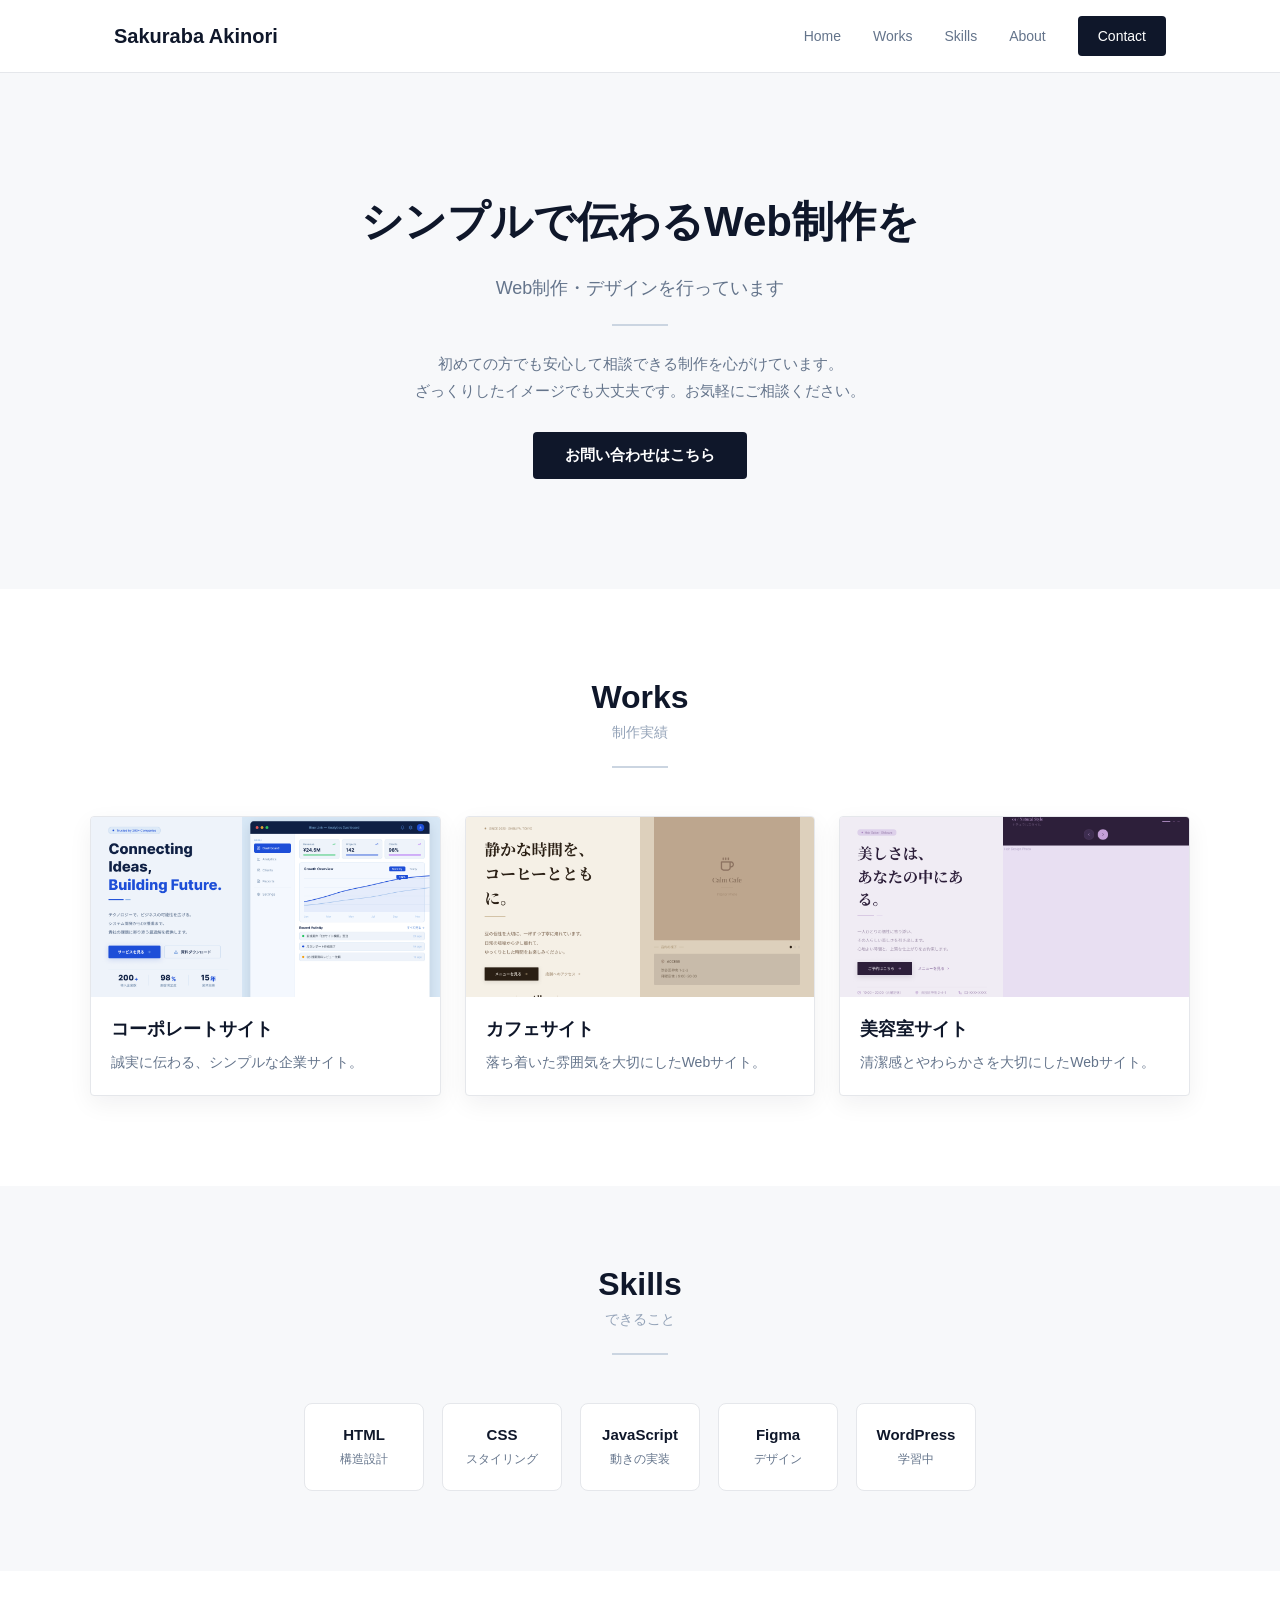
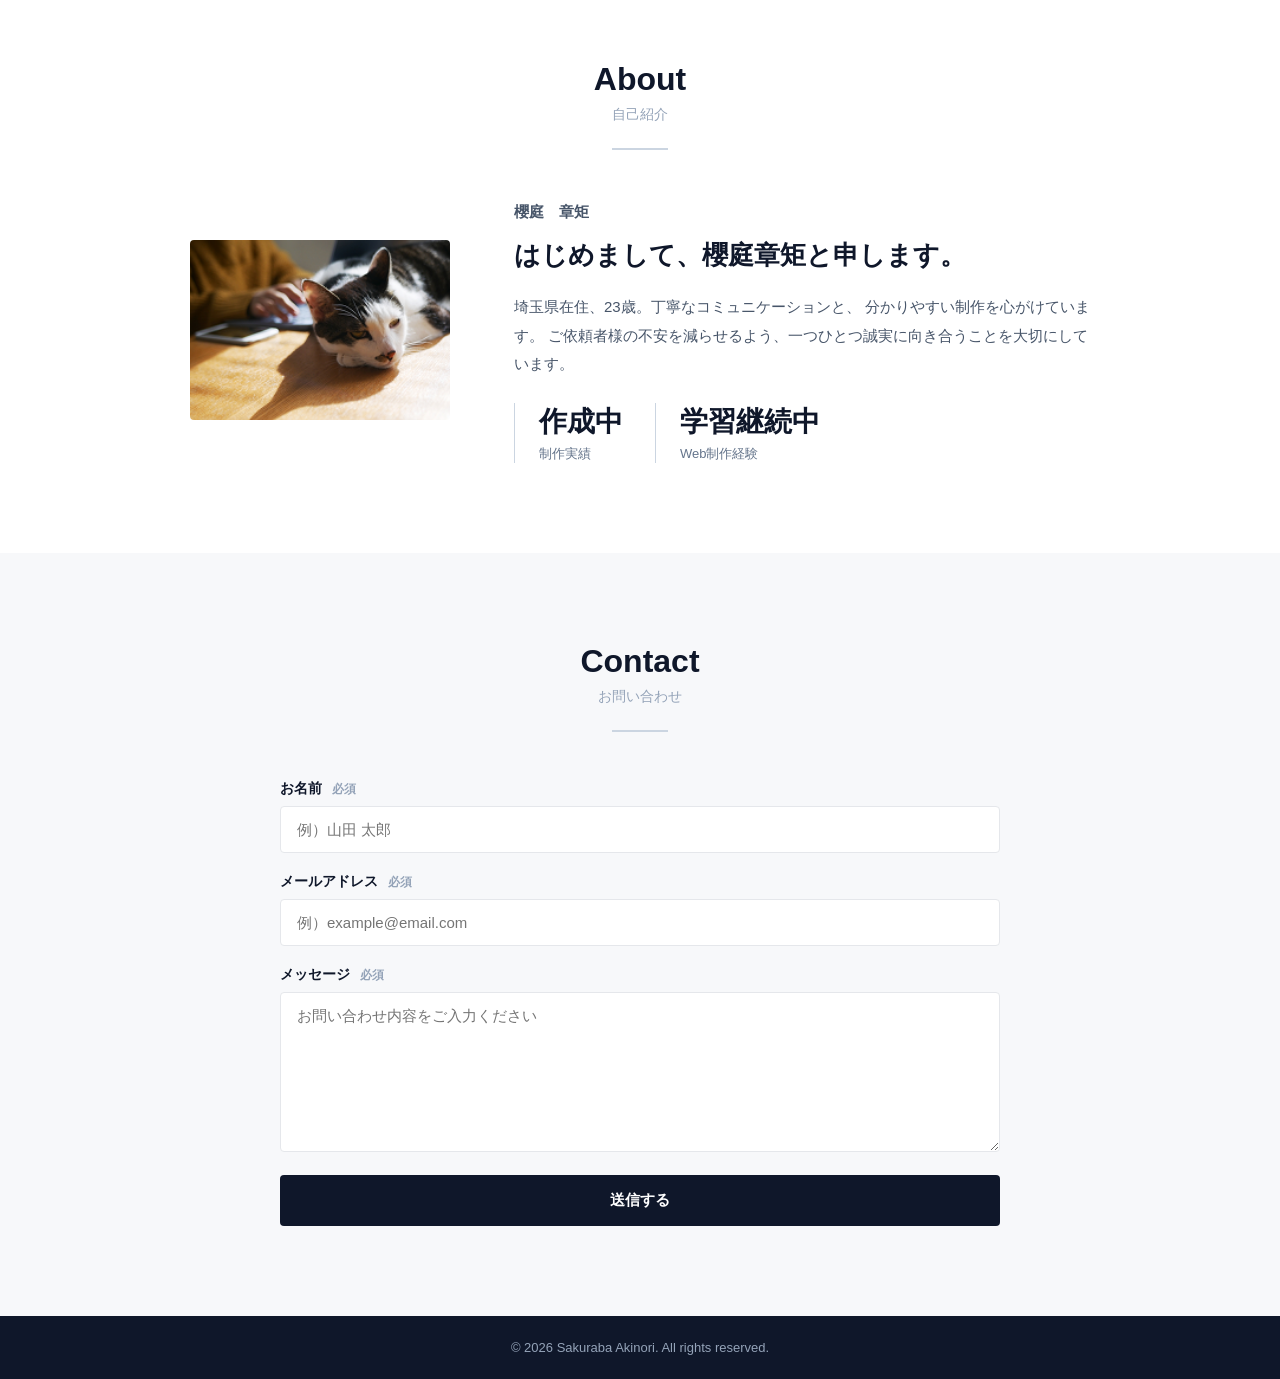
==== portfolio/index.html @ adb4f25a "追加" ====
<!DOCTYPE html>
<html lang="ja">
<head>
  <meta charset="UTF-8">
  <meta name="viewport" content="width=device-width, initial-scale=1.0">
  <title>Sakuraba Akinori Portfolio</title>
  <link rel="stylesheet" href="style.css">
</head>
<body>
<header class="header">
  <div class="header-inner">
    <a href="#" class="logo">Sakuraba Akinori</a>

    <nav class="nav">
      <ul class="nav-list">
        <li><a href="#home">Home</a></li>
        <li><a href="#works">Works</a></li>
        <li><a href="#skills">Skills</a></li>
        <li><a href="#about">About</a></li>
        <li><a href="#contact" class="nav-contact">Contact</a></li>
      </ul>
    </nav>
  </div>
</header>
<main>
  <section class="hero" id="home">
    <div class="hero-inner">
      <h1>シンプルで伝わるWeb制作を</h1>
      <p class="hero-subtitle">Web制作・デザインを行っています</p>
      <div class="section-line"></div>
      <p class="hero-text">
        初めての方でも安心して相談できる制作を心がけています。<br>
        ざっくりしたイメージでも大丈夫です。お気軽にご相談ください。
      </p>
      <a href="#contact" class="hero-button">お問い合わせはこちら</a>
    </div>
  </section>
</main>
<section class="works" id="works">
  <div class="section-inner">
    <div class="section-heading">
      <h2>Works</h2>
      <p>制作実績</p>
      <div class="section-line"></div>
    </div>

    <div class="works-grid">
      <a href="corporate.html" class="work-card">
 <img src="images/corporate.png" alt="コーポレートサイト" class="work-image">
  <div class="work-body">
    <h3>コーポレートサイト</h3>
    <p>誠実に伝わる、シンプルな企業サイト。</p>
  </div>
</a>

     <a href="calm-cafe.html" class="work-card">
 <img src="images/cafe.png" alt="カフェサイト" class="work-image">
  <div class="work-body">
    <h3>カフェサイト</h3>
    <p>落ち着いた雰囲気を大切にしたWebサイト。</p>
  </div>
</a>

    <a href="luna.html" class="work-card">
<img src="images/h.png" alt="美容室サイト" class="work-image">
  <div class="work-body">
    <h3>美容室サイト</h3>
    <p>清潔感とやわらかさを大切にしたWebサイト。</p>
  </div>
</a>
    </div>
  </div>
</section>
<section class="skills" id="skills">
  <div class="section-inner">
    <div class="section-heading">
      <h2>Skills</h2>
      <p>できること</p>
      <div class="section-line"></div>
    </div>

    <div class="skills-list">
      <div class="skill-item">
        <span>HTML</span>
        <p>構造設計</p>
      </div>

      <div class="skill-item">
        <span>CSS</span>
        <p>スタイリング</p>
      </div>

      <div class="skill-item">
        <span>JavaScript</span>
        <p>動きの実装</p>
      </div>

      <div class="skill-item">
        <span>Figma</span>
        <p>デザイン</p>
      </div>

      <div class="skill-item">
        <span>WordPress</span>
        <p>学習中</p>
      </div>
    </div>
  </div>
</section>
<section class="about" id="about">
  <div class="section-inner">
    <div class="section-heading">
      <h2>About</h2>
      <p>自己紹介</p>
      <div class="section-line"></div>
    </div>

    <div class="about-content">
      <div class="about-image">
       <img src="images/profile.png" alt="プロフィール画像" class="profile-image">
      </div>

      <div class="about-text">
        <p class="about-name">櫻庭　章矩</p>
        <h3>はじめまして、櫻庭章矩と申します。</h3>
        <p>
          埼玉県在住、23歳。丁寧なコミュニケーションと、
          分かりやすい制作を心がけています。
          ご依頼者様の不安を減らせるよう、一つひとつ誠実に向き合うことを大切にしています。
        </p>

        <div class="about-stats">
          <div>
            <strong>作成中</strong>
            <span>制作実績</span>
          </div>
          <div>
            <strong>学習継続中</strong>
            <span>Web制作経験</span>
          </div>
        </div>
      </div>
    </div>
  </div>
</section>
<section class="contact" id="contact">
  <div class="section-inner">
    <div class="section-heading">
      <h2>Contact</h2>
      <p>お問い合わせ</p>
      <div class="section-line"></div>
    </div>

    <form class="contact-form">
      <label>
        お名前 <span>必須</span>
        <input type="text" placeholder="例）山田 太郎">
      </label>

      <label>
        メールアドレス <span>必須</span>
        <input type="email" placeholder="例）example@email.com">
      </label>

      <label>
        メッセージ <span>必須</span>
        <textarea placeholder="お問い合わせ内容をご入力ください"></textarea>
      </label>

      <button type="submit">送信する</button>
    </form>
  </div>
</section>
<footer class="footer">
  <p>&copy; 2026 Sakuraba Akinori. All rights reserved.</p>
</footer>
</body>
</html>
---- portfolio/style.css ----
* {
  box-sizing: border-box;
}

body {
  margin: 0;
  font-family: Arial, "Hiragino Kaku Gothic ProN", "Yu Gothic", sans-serif;
  color: #0f172a;
  background: #ffffff;
}

a {
  color: inherit;
  text-decoration: none;
}

ul {
  margin: 0;
  padding: 0;
  list-style: none;
}

.header {
  width: 100%;
  background: #ffffff;
  border-bottom: 1px solid #e5e7eb;
}

.header-inner {
  max-width: 1100px;
  height: 72px;
  margin: 0 auto;
  padding: 0 24px;
  display: flex;
  align-items: center;
  justify-content: space-between;
}

.logo {
  font-size: 20px;
  font-weight: 700;
}

.nav-list {
  display: flex;
  align-items: center;
  gap: 32px;
}

.nav-list a {
  font-size: 14px;
  color: #64748b;
}

.nav-list a:hover {
  color: #0f172a;
}

.nav-contact {
  padding: 12px 20px;
  color: #ffffff !important;
  background: #0f172a;
  border-radius: 4px;
}
.hero {
  background: #f7f8fa;
  padding: 120px 24px 110px;
  text-align: center;
}

.hero-inner {
  max-width: 900px;
  margin: 0 auto;
}

.hero h1 {
  margin: 0;
  font-size: 42px;
  line-height: 1.4;
  font-weight: 700;
  color: #0f172a;
}

.hero-subtitle {
  margin: 24px 0 0;
  font-size: 18px;
  color: #64748b;
}

.section-line {
  width: 56px;
  height: 2px;
  margin: 24px auto;
  background: #cbd5e1;
}

.hero-text {
  margin: 0 0 28px;
  font-size: 15px;
  line-height: 1.8;
  color: #64748b;
}

.hero-button {
  display: inline-block;
  padding: 14px 32px;
  color: #ffffff;
  background: #0f172a;
  border-radius: 4px;
  font-size: 15px;
  font-weight: 700;
}
.works {
  padding: 90px 24px;
  background: #ffffff;
}

.section-inner {
  max-width: 1100px;
  margin: 0 auto;
}

.section-heading {
  text-align: center;
  margin-bottom: 48px;
}

.section-heading h2 {
  margin: 0;
  font-size: 32px;
  color: #0f172a;
}

.section-heading p {
  margin: 8px 0 0;
  font-size: 14px;
  color: #94a3b8;
}

.works-grid {
  display: grid;
  grid-template-columns: repeat(3, 1fr);
  gap: 24px;
}

.work-card {
  background: #ffffff;
  border: 1px solid #e5e7eb;
  border-radius: 4px;
  overflow: hidden;
  box-shadow: 0 8px 24px rgba(15, 23, 42, 0.06);
}

.work-image {
  width: 100%;
  height: 180px;
  object-fit: cover;
  display: block;
  background: #f1f5f9;
}

.work-image-corporate {
  background: #e8f0fb;
}

.work-image-cafe {
  background: #f4eee7;
}

.work-image-simple {
  background: #eef2ff;
}

.work-body {
  padding: 20px;
}

.work-body h3 {
  margin: 0 0 10px;
  font-size: 18px;
  color: #0f172a;
}

.work-body p {
  margin: 0;
  font-size: 14px;
  line-height: 1.7;
  color: #64748b;
}
.skills {
  padding: 80px 24px;
  background: #f7f8fa;
}

.skills-list {
  display: flex;
  justify-content: center;
  gap: 18px;
  flex-wrap: wrap;
}

.skill-item {
  width: 120px;
  padding: 22px 12px;
  text-align: center;
  background: #ffffff;
  border: 1px solid #e5e7eb;
  border-radius: 8px;
}

.skill-item span {
  display: block;
  font-size: 15px;
  font-weight: 700;
  color: #0f172a;
}

.skill-item p {
  margin: 8px 0 0;
  font-size: 12px;
  color: #64748b;
}
.about {
  padding: 90px 24px;
  background: #ffffff;
}

.about-content {
  display: flex;
  align-items: center;
  gap: 64px;
  max-width: 900px;
  margin: 0 auto;
}

.about-image {
  width: 260px;
  flex-shrink: 0;
}

.profile-placeholder {
  width: 260px;
  height: 180px;
  display: flex;
  align-items: center;
  justify-content: center;
  background: #f4eee7;
  border-radius: 4px;
  color: #94a3b8;
  font-weight: 700;
}

.about-text {
  flex: 1;
}

.about-name {
  margin: 0 0 12px;
  font-weight: 700;
  color: #0f172a;
}

.about-text h3 {
  margin: 0 0 20px;
  font-size: 26px;
  color: #0f172a;
}

.about-text p {
  font-size: 15px;
  line-height: 1.9;
  color: #475569;
}

.about-stats {
  display: flex;
  gap: 32px;
  margin-top: 24px;
}

.about-stats div {
  border-left: 1px solid #cbd5e1;
  padding-left: 24px;
}

.about-stats strong {
  display: block;
  font-size: 28px;
  color: #0f172a;
}

.about-stats span {
  display: block;
  margin-top: 4px;
  font-size: 13px;
  color: #64748b;
}
.contact {
  padding: 90px 24px;
  background: #f7f8fa;
}

.contact-form {
  max-width: 720px;
  margin: 0 auto;
}

.contact-form label {
  display: block;
  margin-bottom: 20px;
  font-size: 14px;
  font-weight: 700;
  color: #0f172a;
}

.contact-form label span {
  margin-left: 6px;
  font-size: 12px;
  color: #94a3b8;
}

.contact-form input,
.contact-form textarea {
  width: 100%;
  margin-top: 8px;
  padding: 14px 16px;
  border: 1px solid #e5e7eb;
  border-radius: 4px;
  font-size: 15px;
  font-family: inherit;
}

.contact-form textarea {
  min-height: 160px;
  resize: vertical;
}

.contact-form button {
  width: 100%;
  padding: 16px;
  color: #ffffff;
  background: #0f172a;
  border: none;
  border-radius: 4px;
  font-size: 15px;
  font-weight: 700;
  cursor: pointer;
}
.footer {
  padding: 24px;
  text-align: center;
  background: #0f172a;
}

.footer p {
  margin: 0;
  font-size: 13px;
  color: #94a3b8;
}
.work-detail {
  background: #ffffff;
}

.detail-header {
  padding: 70px 24px 64px;
  text-align: center;
  background: #f7f8fa;
  border-bottom: 1px solid #e5e7eb;
}

.breadcrumb {
  display: flex;
  justify-content: center;
  align-items: center;
  gap: 10px;
  margin-bottom: 18px;
  font-size: 13px;
  color: #94a3b8;
}

.breadcrumb a {
  color: #94a3b8;
}

.breadcrumb a:hover {
  color: #0f172a;
}

.detail-header h1 {
  margin: 0;
  font-size: 38px;
  color: #0f172a;
}

.detail-inner {
  max-width: 900px;
  margin: 0 auto;
  padding: 72px 24px 90px;
}

.category-tag {
  display: inline-block;
  margin: 0 0 16px;
  padding: 8px 18px;
  font-size: 13px;
  color: #64748b;
  background: #f1f5f9;
  border: 1px solid #e5e7eb;
  border-radius: 999px;
}

.detail-inner h2 {
  margin: 0;
  font-size: 38px;
  color: #0f172a;
}

.detail-lead {
  margin: 14px 0 36px;
  font-size: 16px;
  color: #64748b;
}

.detail-main-image {
  width: 100%;
  height: 360px;
  object-fit: cover;
  display: block;
  margin-bottom: 40px;
  border-radius: 8px;
}

.detail-cafe-image {
  background: #f4eee7;
}

.detail-section {
  margin-bottom: 32px;
}

.detail-section h3,
.detail-info-card h3,
.detail-point-card h3 {
  margin: 0 0 12px;
  font-size: 18px;
  color: #0f172a;
}

.detail-section p,
.detail-info-card p,
.detail-point-card p {
  margin: 0;
  font-size: 15px;
  line-height: 1.8;
  color: #475569;
}

.detail-info-grid {
  display: grid;
  grid-template-columns: repeat(3, 1fr);
  gap: 18px;
  margin-bottom: 32px;
}

.detail-info-card,
.detail-point-card {
  padding: 24px;
  background: #ffffff;
  border: 1px solid #e5e7eb;
  border-radius: 8px;
}

.detail-point-grid {
  display: grid;
  grid-template-columns: repeat(2, 1fr);
  gap: 18px;
  margin-bottom: 40px;
}

.detail-buttons {
  display: flex;
  justify-content: space-between;
  align-items: center;
  gap: 16px;
}

.detail-button {
  display: inline-block;
  padding: 14px 24px;
  color: #ffffff;
  background: #0f172a;
  border: 1px solid #0f172a;
  border-radius: 4px;
  font-size: 14px;
  font-weight: 700;
}

.detail-button.outline {
  color: #0f172a;
  background: #ffffff;
}
.detail-hair-image {
  background: #f3edf5;
  color: #9b7aa3;
}
.work-image-hair {
  background: #f3edf5;
}
.detail-corporate-image {
  background: #e8f0fb;
  color: #64748b;
}
@media (max-width: 768px) {
  .header-inner {
    height: auto;
    padding: 20px;
    flex-direction: column;
    gap: 18px;
  }

  .nav-list {
    gap: 18px;
    flex-wrap: wrap;
    justify-content: center;
  }

  .hero {
    padding: 80px 20px;
  }

  .hero h1 {
    font-size: 30px;
  }

  .hero-subtitle {
    font-size: 16px;
  }

  .works-grid {
    grid-template-columns: 1fr;
  }

  .about-content {
    flex-direction: column;
    gap: 32px;
    text-align: center;
  }

  .about-image,
  .profile-placeholder {
    width: 100%;
    max-width: 320px;
  }

  .about-stats {
    justify-content: center;
    flex-wrap: wrap;
  }

  .detail-info-grid {
    grid-template-columns: 1fr;
  }

  .detail-point-grid {
    grid-template-columns: 1fr;
  }

  .detail-buttons {
    flex-direction: column;
    align-items: stretch;
  }

  .detail-button {
    text-align: center;
  }

  .detail-header h1 {
    font-size: 30px;
  }

  .detail-inner h2 {
    font-size: 30px;
  }

  .detail-main-image {
    height: 240px;
  }
}
.profile-image {
  width: 260px;
  height: 180px;
  object-fit: cover;
  border-radius: 4px;
  display: block;
}
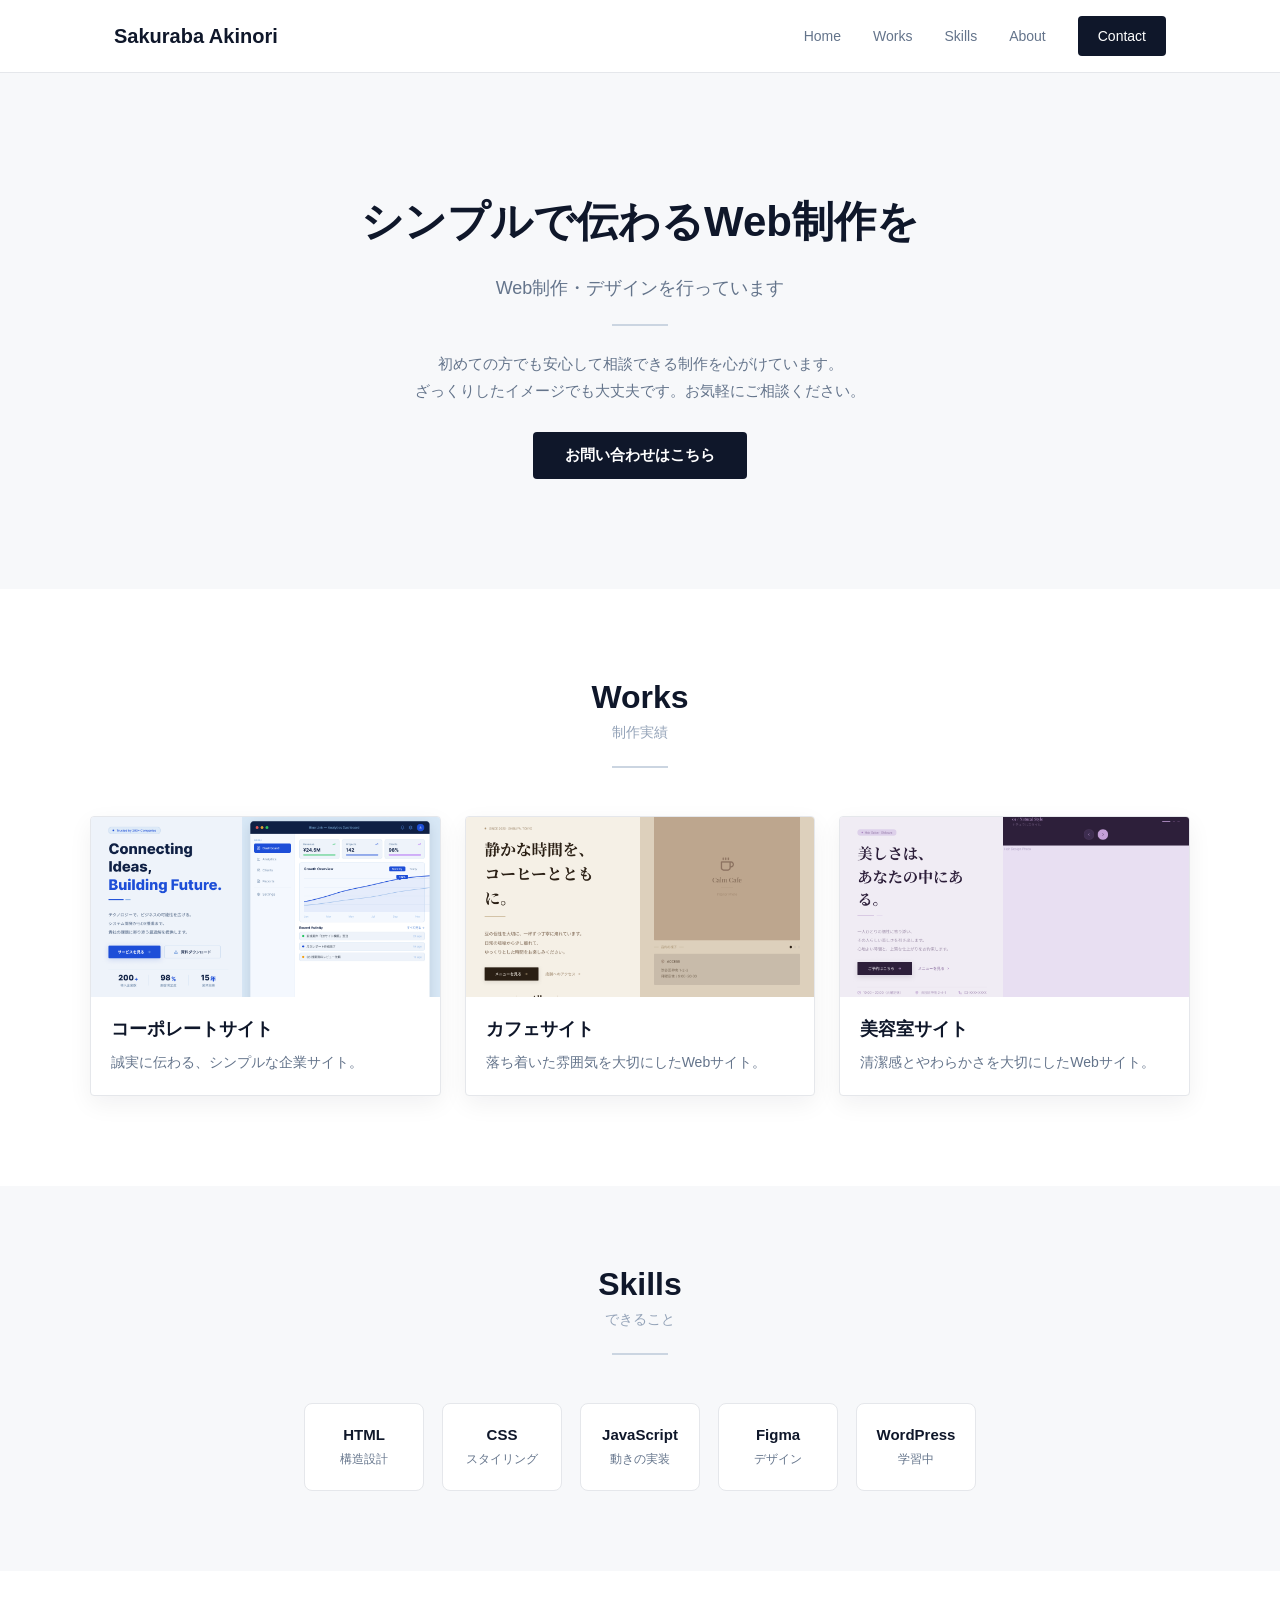
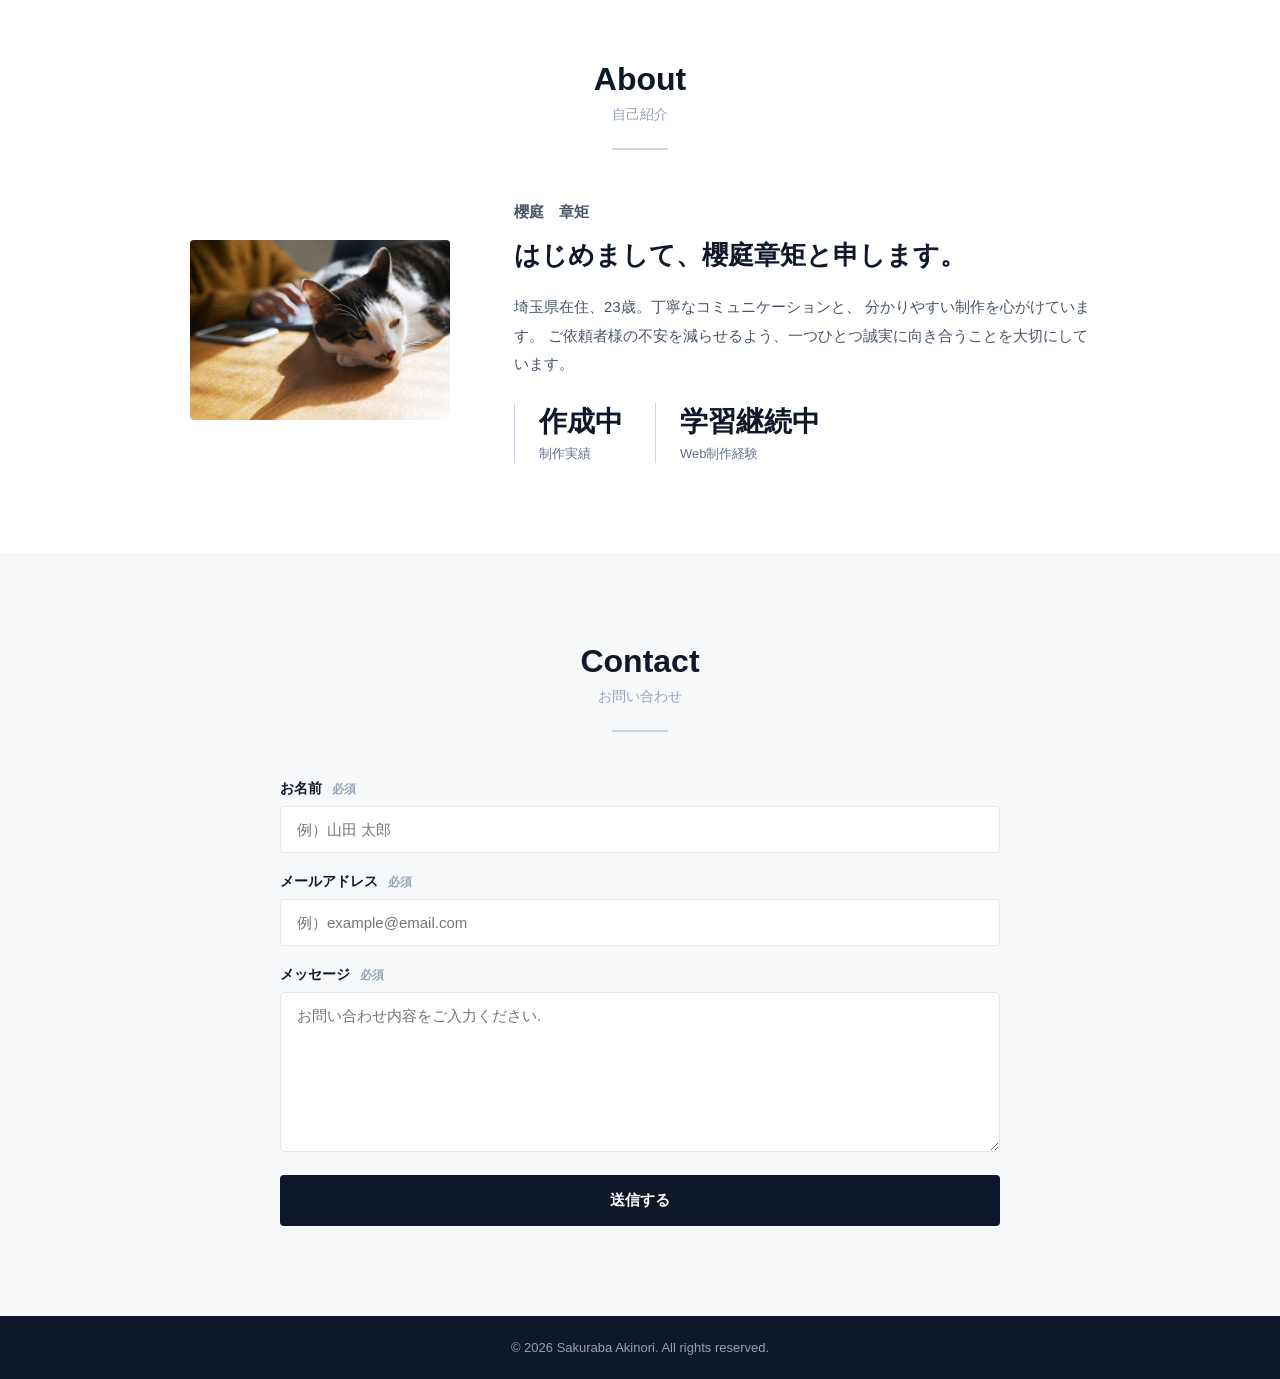
==== commit 9dd31bdc: "。付けた" ====
--- a/portfolio/index.html
+++ b/portfolio/index.html
@@ -164,7 +164,7 @@
 
       <label>
         メッセージ <span>必須</span>
-        <textarea placeholder="お問い合わせ内容をご入力ください"></textarea>
+        <textarea placeholder="お問い合わせ内容をご入力ください."></textarea>
       </label>
 
       <button type="submit">送信する</button>
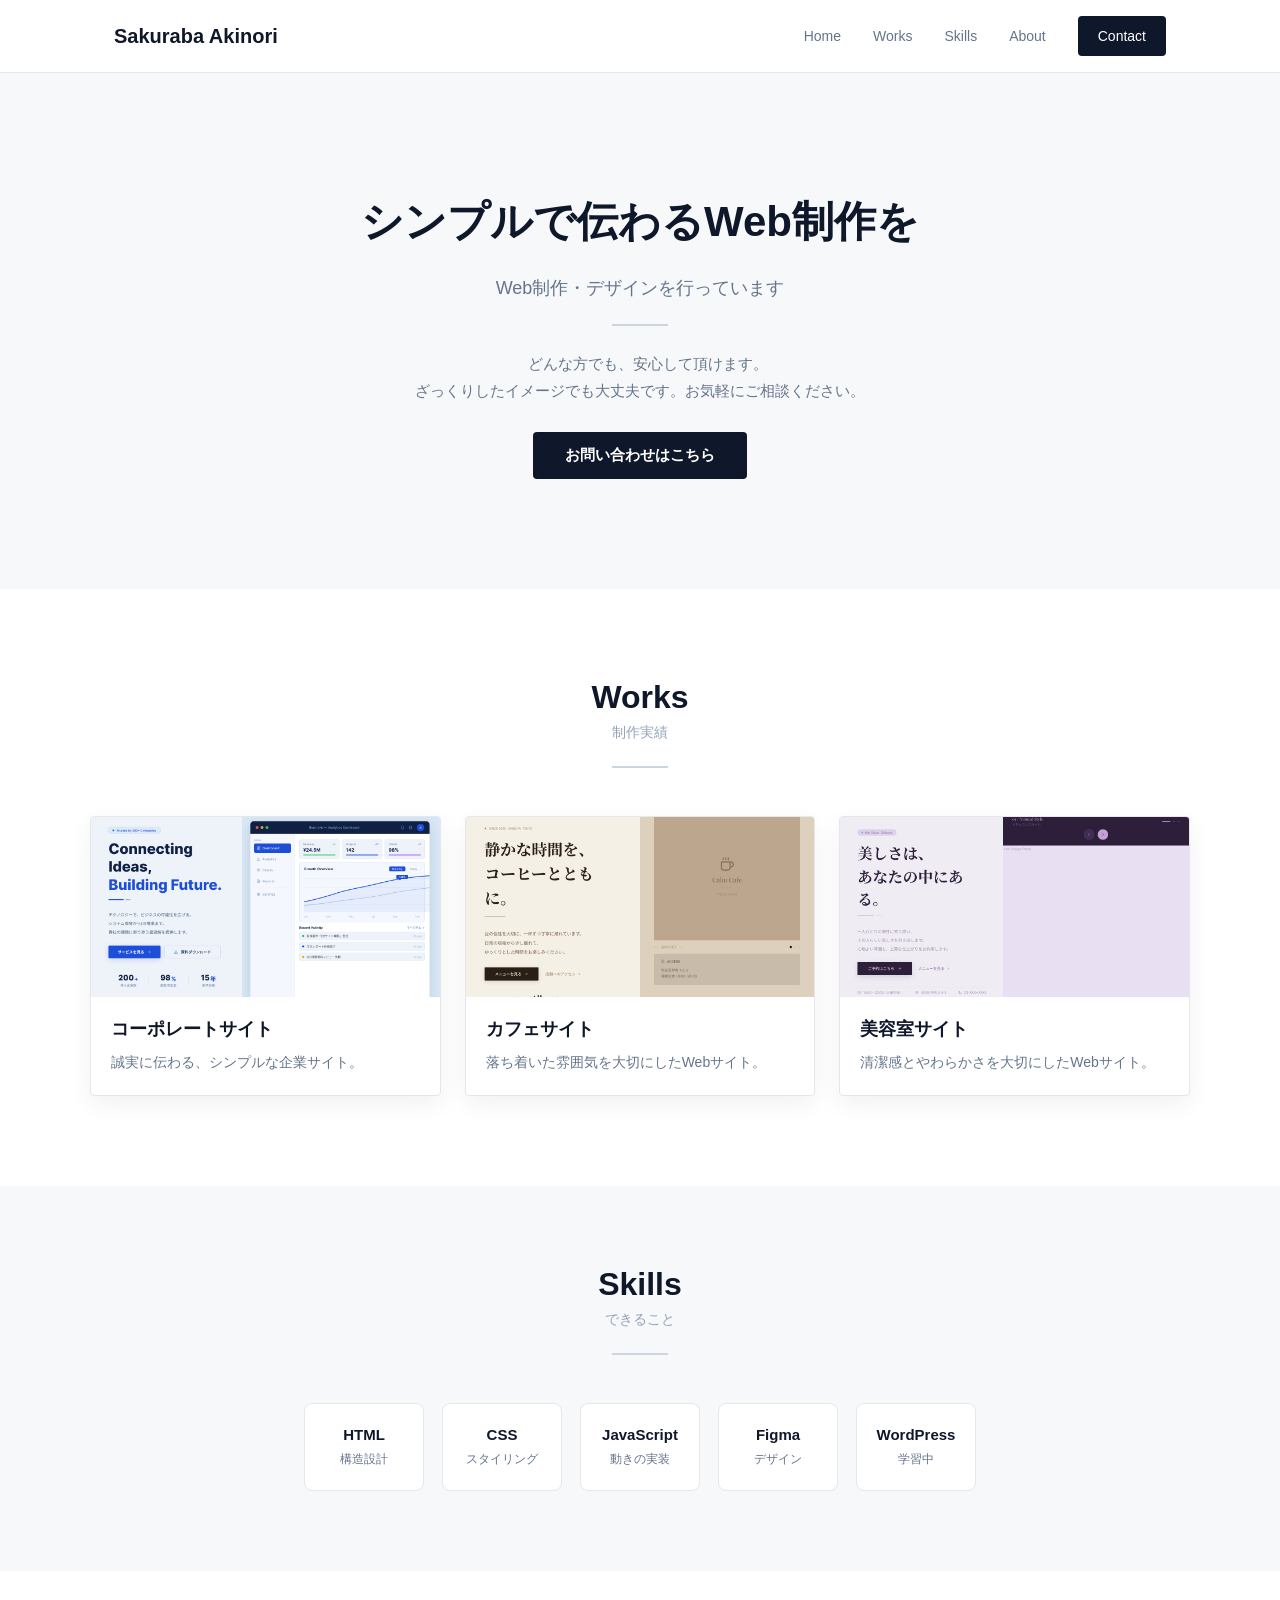
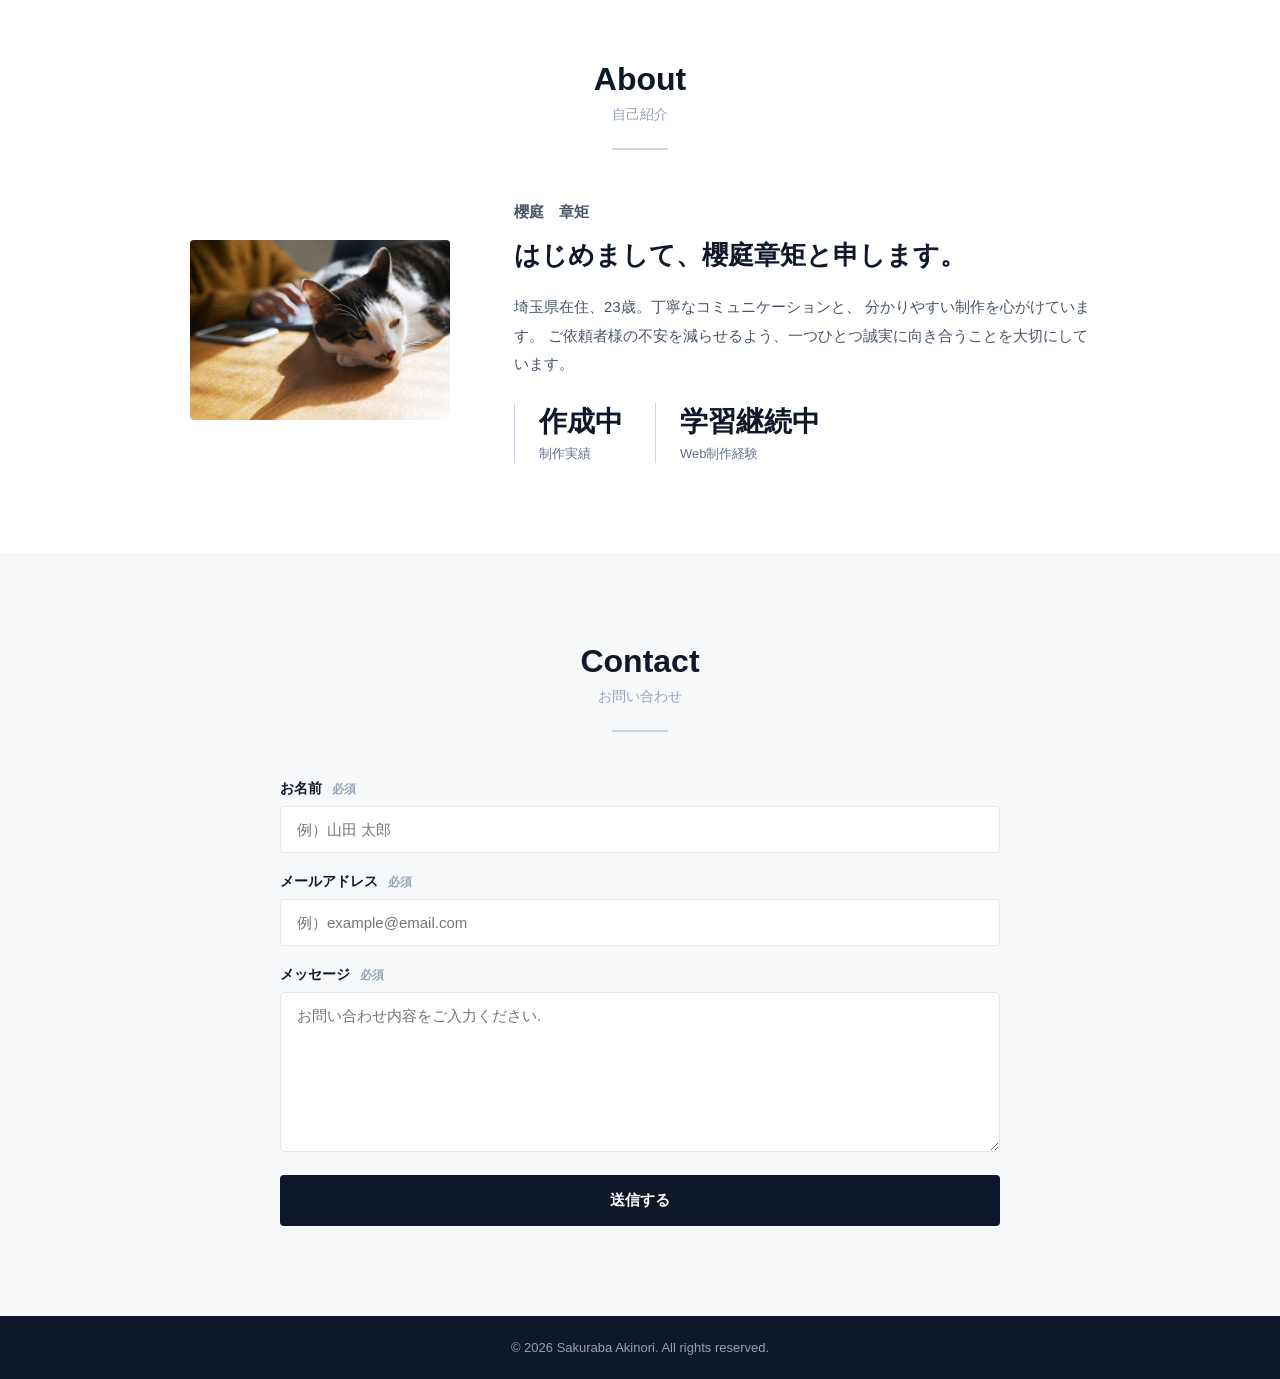
==== commit e49bfa8b: "言葉を変えた。" ====
--- a/portfolio/index.html
+++ b/portfolio/index.html
@@ -29,7 +29,7 @@
       <p class="hero-subtitle">Web制作・デザインを行っています</p>
       <div class="section-line"></div>
       <p class="hero-text">
-        初めての方でも安心して相談できる制作を心がけています。<br>
+      　どんな方でも、安心して頂けます。<br>
         ざっくりしたイメージでも大丈夫です。お気軽にご相談ください。
       </p>
       <a href="#contact" class="hero-button">お問い合わせはこちら</a>
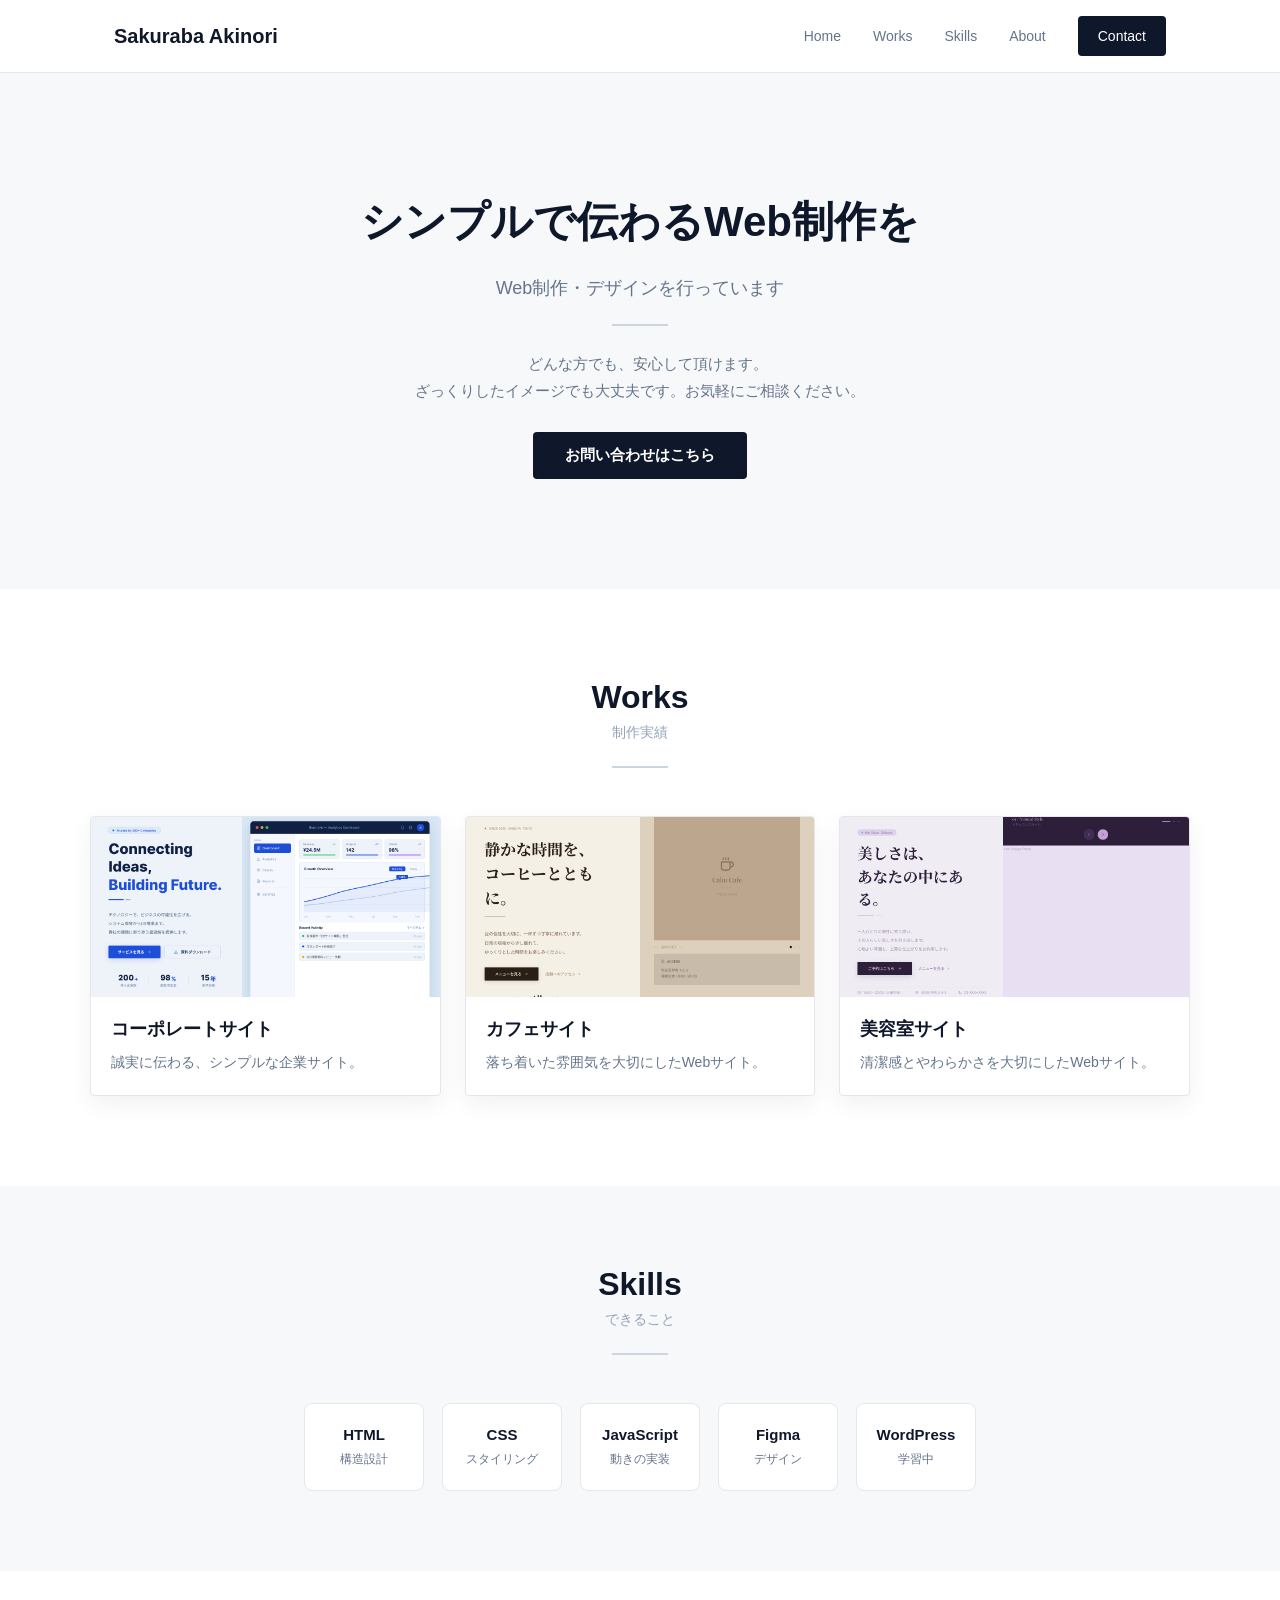
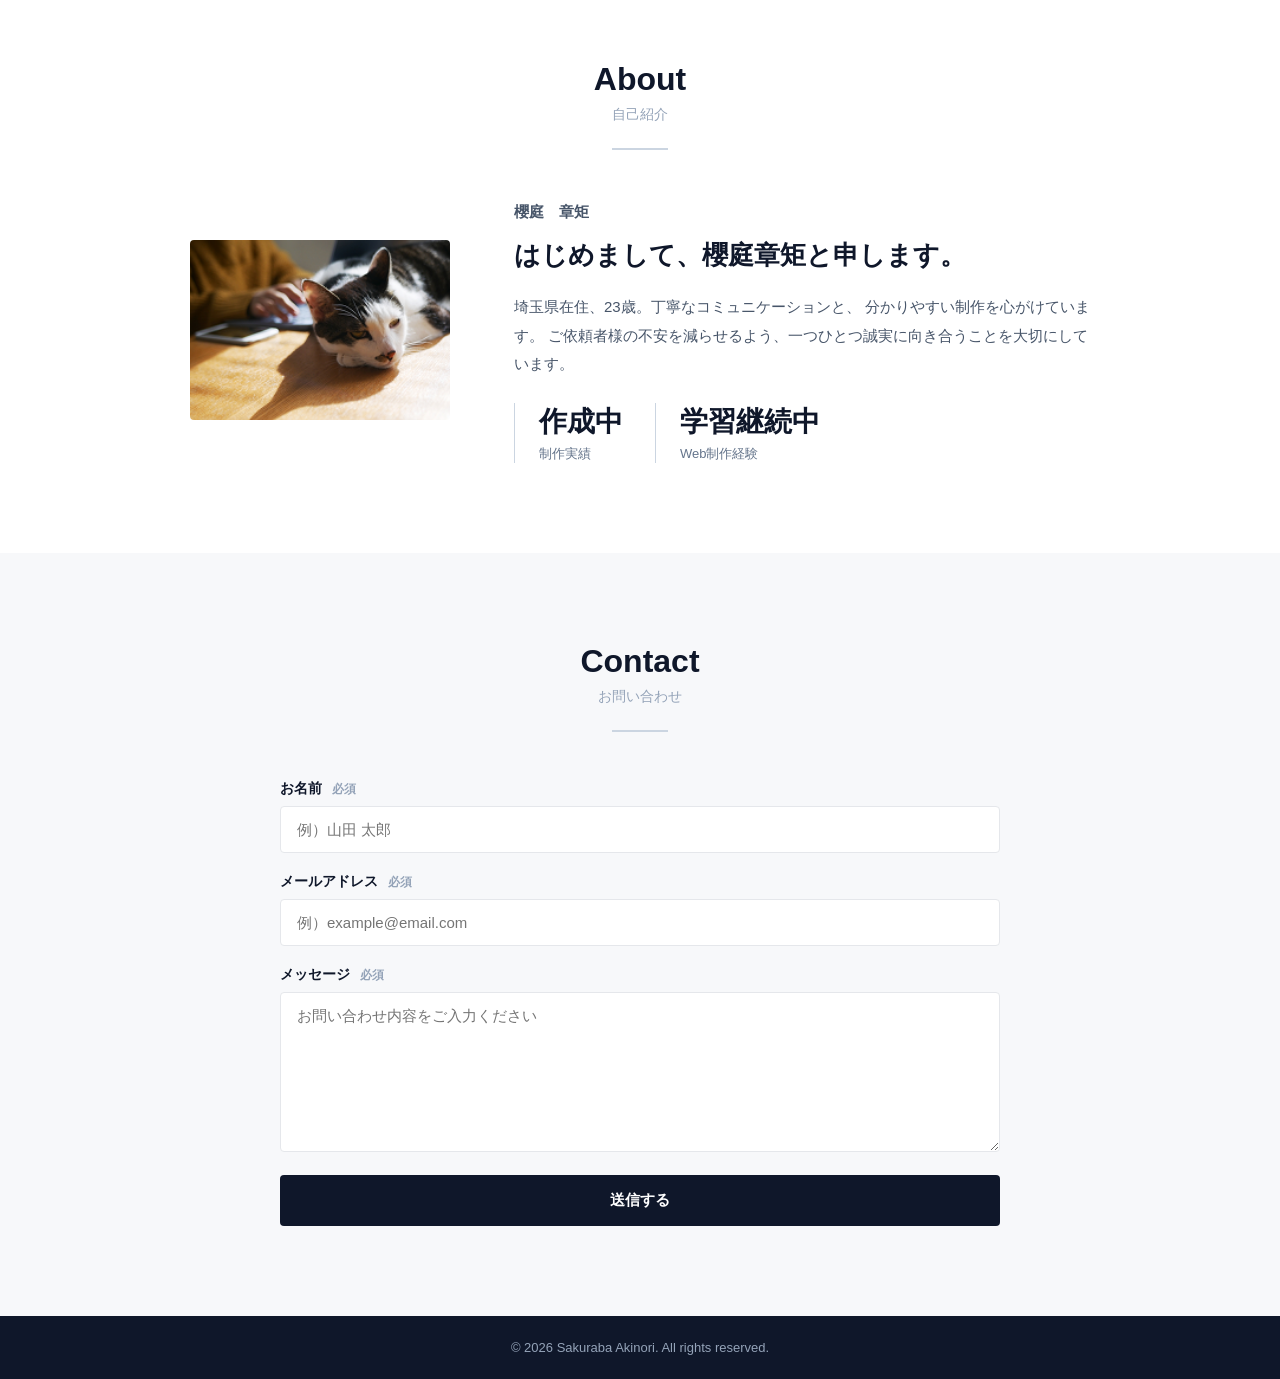
==== commit b9ebc88b: "送信追加" ====
--- a/portfolio/index.html
+++ b/portfolio/index.html
@@ -3,8 +3,9 @@
 <head>
   <meta charset="UTF-8">
   <meta name="viewport" content="width=device-width, initial-scale=1.0">
-  <title>Sakuraba Akinori Portfolio</title>
-  <link rel="stylesheet" href="style.css">
+ <title>Sakuraba Akinori Portfolio</title>
+<meta name="description" content="櫻庭章矩のポートフォリオサイトです。Web制作・デザインの制作実績やスキル、プロフィールを掲載しています。">
+<link rel="stylesheet" href="style.css">
 </head>
 <body>
 <header class="header">
@@ -151,24 +152,24 @@
       <div class="section-line"></div>
     </div>
 
-    <form class="contact-form">
-      <label>
-        お名前 <span>必須</span>
-        <input type="text" placeholder="例）山田 太郎">
-      </label>
+    <form class="contact-form" action="https://ssgform.com/s/fH13kwV1Ggko" method="post">
+  <label>
+    お名前 <span>必須</span>
+    <input type="text" name="お名前" placeholder="例）山田 太郎" required>
+  </label>
 
-      <label>
-        メールアドレス <span>必須</span>
-        <input type="email" placeholder="例）example@email.com">
-      </label>
+  <label>
+    メールアドレス <span>必須</span>
+    <input type="email" name="メールアドレス" placeholder="例）example@email.com" required>
+  </label>
 
-      <label>
-        メッセージ <span>必須</span>
-        <textarea placeholder="お問い合わせ内容をご入力ください."></textarea>
-      </label>
+  <label>
+    メッセージ <span>必須</span>
+    <textarea name="お問い合わせ内容" placeholder="お問い合わせ内容をご入力ください" required></textarea>
+  </label>
 
-      <button type="submit">送信する</button>
-    </form>
+  <button type="submit">送信する</button>
+</form>
   </div>
 </section>
 <footer class="footer">
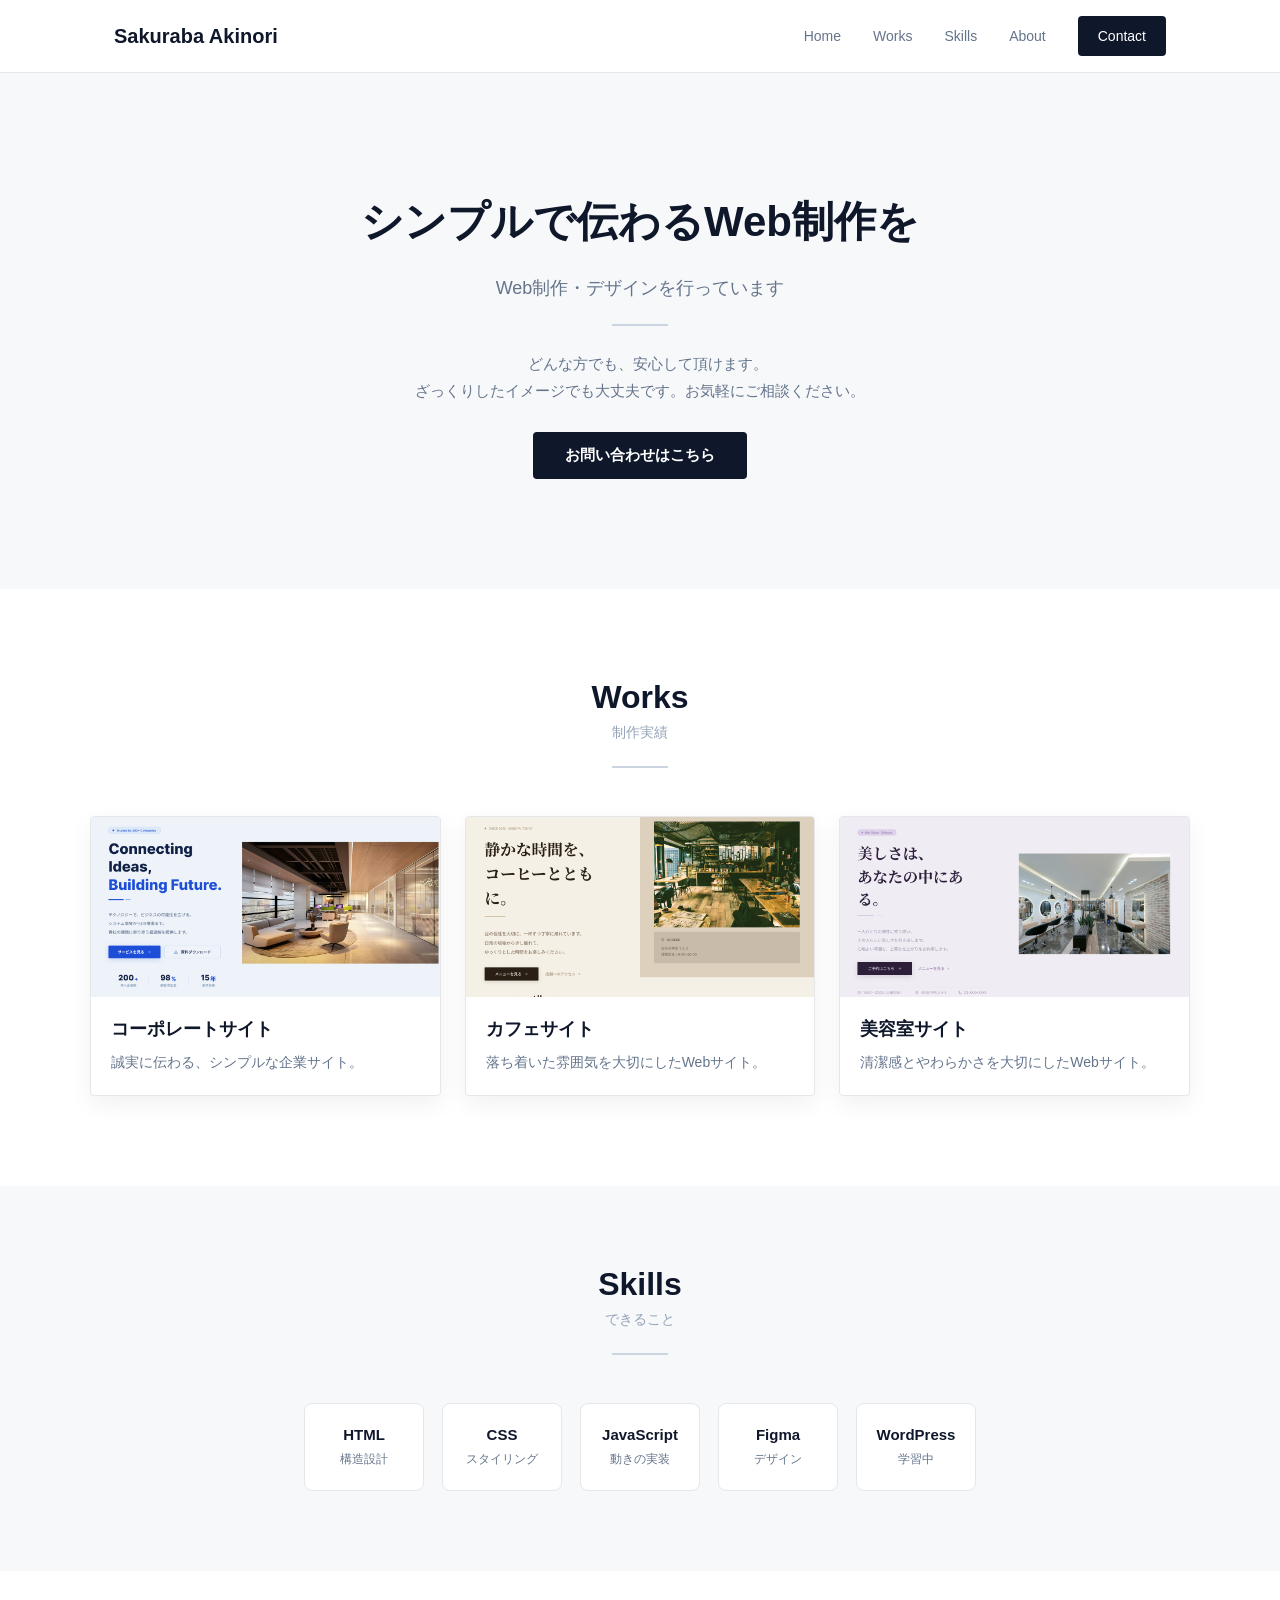
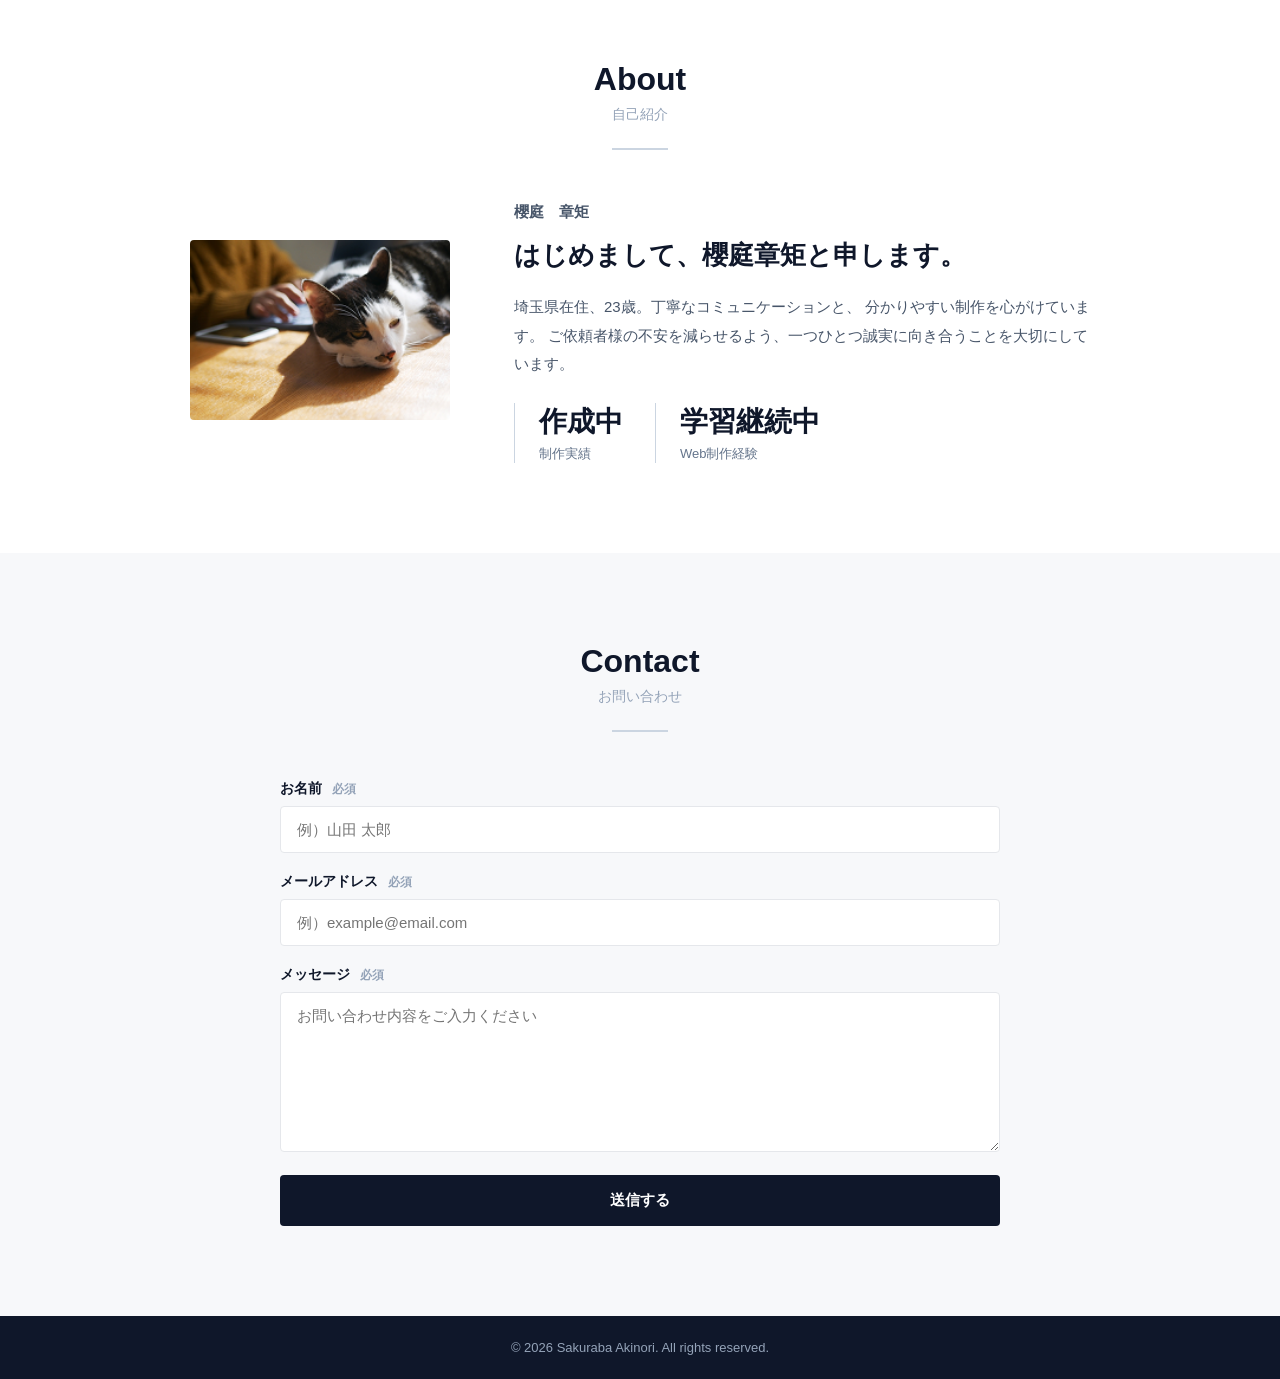
==== commit 51e3c820: "アイコン追加" ====
--- a/portfolio/index.html
+++ b/portfolio/index.html
@@ -5,6 +5,7 @@
   <meta name="viewport" content="width=device-width, initial-scale=1.0">
  <title>Sakuraba Akinori Portfolio</title>
 <meta name="description" content="櫻庭章矩のポートフォリオサイトです。Web制作・デザインの制作実績やスキル、プロフィールを掲載しています。">
+<link rel="icon" href="images/favicon.png" type="image/png">
 <link rel="stylesheet" href="style.css">
 </head>
 <body>
--- a/portfolio/style.css
+++ b/portfolio/style.css
@@ -478,6 +478,8 @@
 }
 
 .detail-buttons {
+  max-width: 910px;
+  margin: 40px auto 80px;
   display: flex;
   justify-content: space-between;
   align-items: center;
